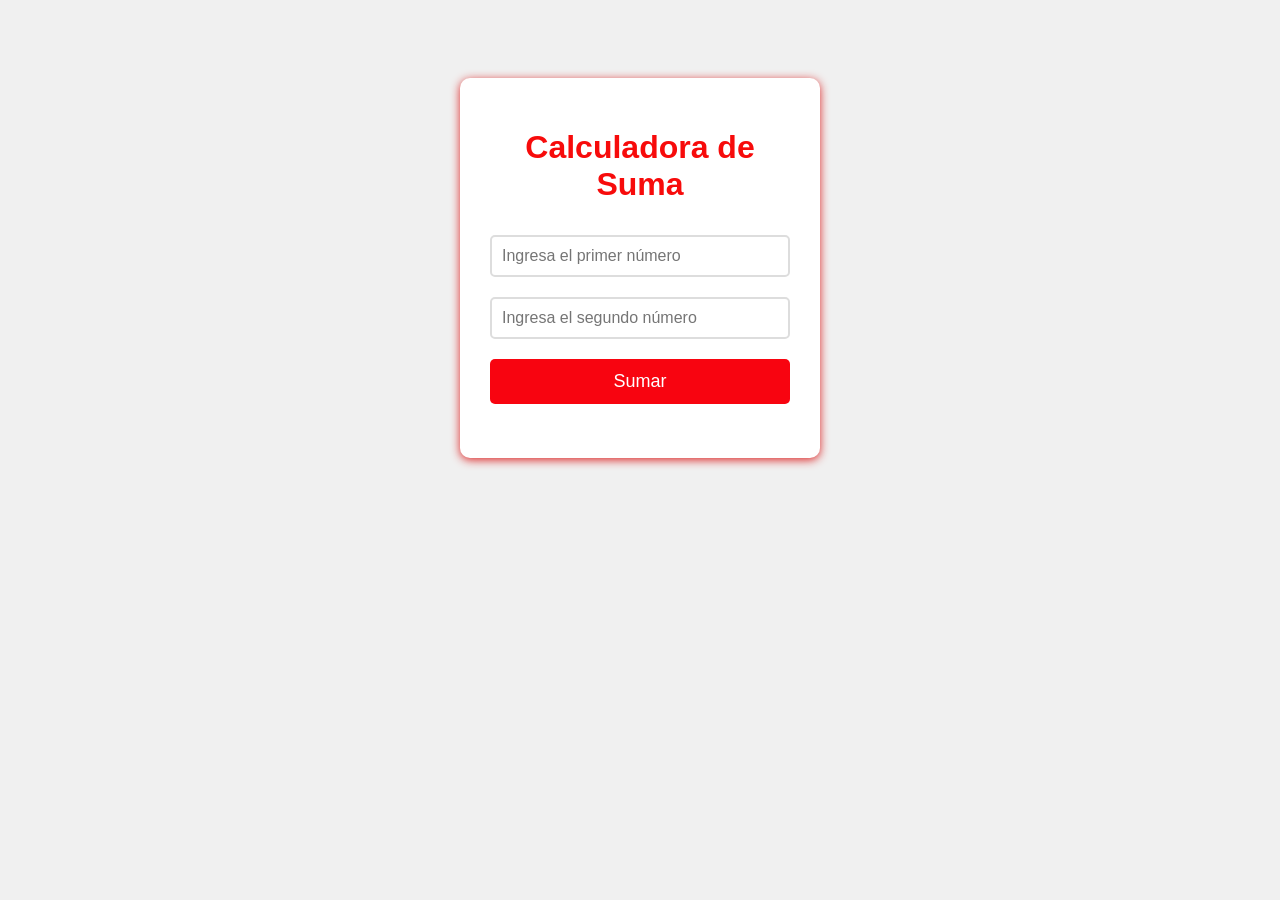
==== index.html @ 5e7f239f "primer commit" ====
<!DOCTYPE html>
<html lang="en">
<head>
    <meta charset="UTF-8">
    <meta name="viewport" content="width=device-width, initial-scale=1.0">
    <title>Calculadora</title>
    <link rel="stylesheet" href="style.css">
</head>
<body>
    <div class="calculadora">
        <h1>Calculadora de Suma</h1>

        <input type="number" id="numero1" placeholder="Ingresa el primer número">

        <input type="number" id="numero2" placeholder="Ingresa el segundo número">

        <button onclick="sumar()">Sumar</button>

        <p id="resultado"></p>
    </div>

    <script>
        function sumar() {
            var num1 = document.getElementById('numero1').value;
            var num2 = document.getElementById('numero2').value;

            var suma = Number(num1) + Number(num2);

            document.getElementById('resultado').innerText = 'Resultado: ' + suma;
        }
    </script>
</body>
---- style.css ----
body {
    font-family: Arial, sans-serif;
    padding: 20px;
    background-color: #f0f0f0;
}

.calculadora {
    background-color: white;
    padding: 30px;
    border-radius: 10px;
    max-width: 300px;
    margin: 50px auto;
    box-shadow: 0 2px 10px rgb(221, 39, 39);
}

h1 {
    color: #f70b0b;
    text-align: center;
}

input {
    width: 100%;
    padding: 10px;
    margin: 10px 0;
    font-size: 16px;
    border: 2px solid #ddd;
    border-radius: 5px;
    box-sizing: border-box;
}

button {
    width: 100%;
    padding: 12px;
    background-color: #f80410;
    color: white;
    border: none;
    border-radius: 5px;
    font-size: 18px;
    cursor: pointer;
    margin-top: 10px;
}

button:hover {
    background-color: #940e77;
}

#resultado {
    text-align: center;
    font-size: 24px;
    color: #333;
    margin-top: 20px;
    font-weight: bold;
}
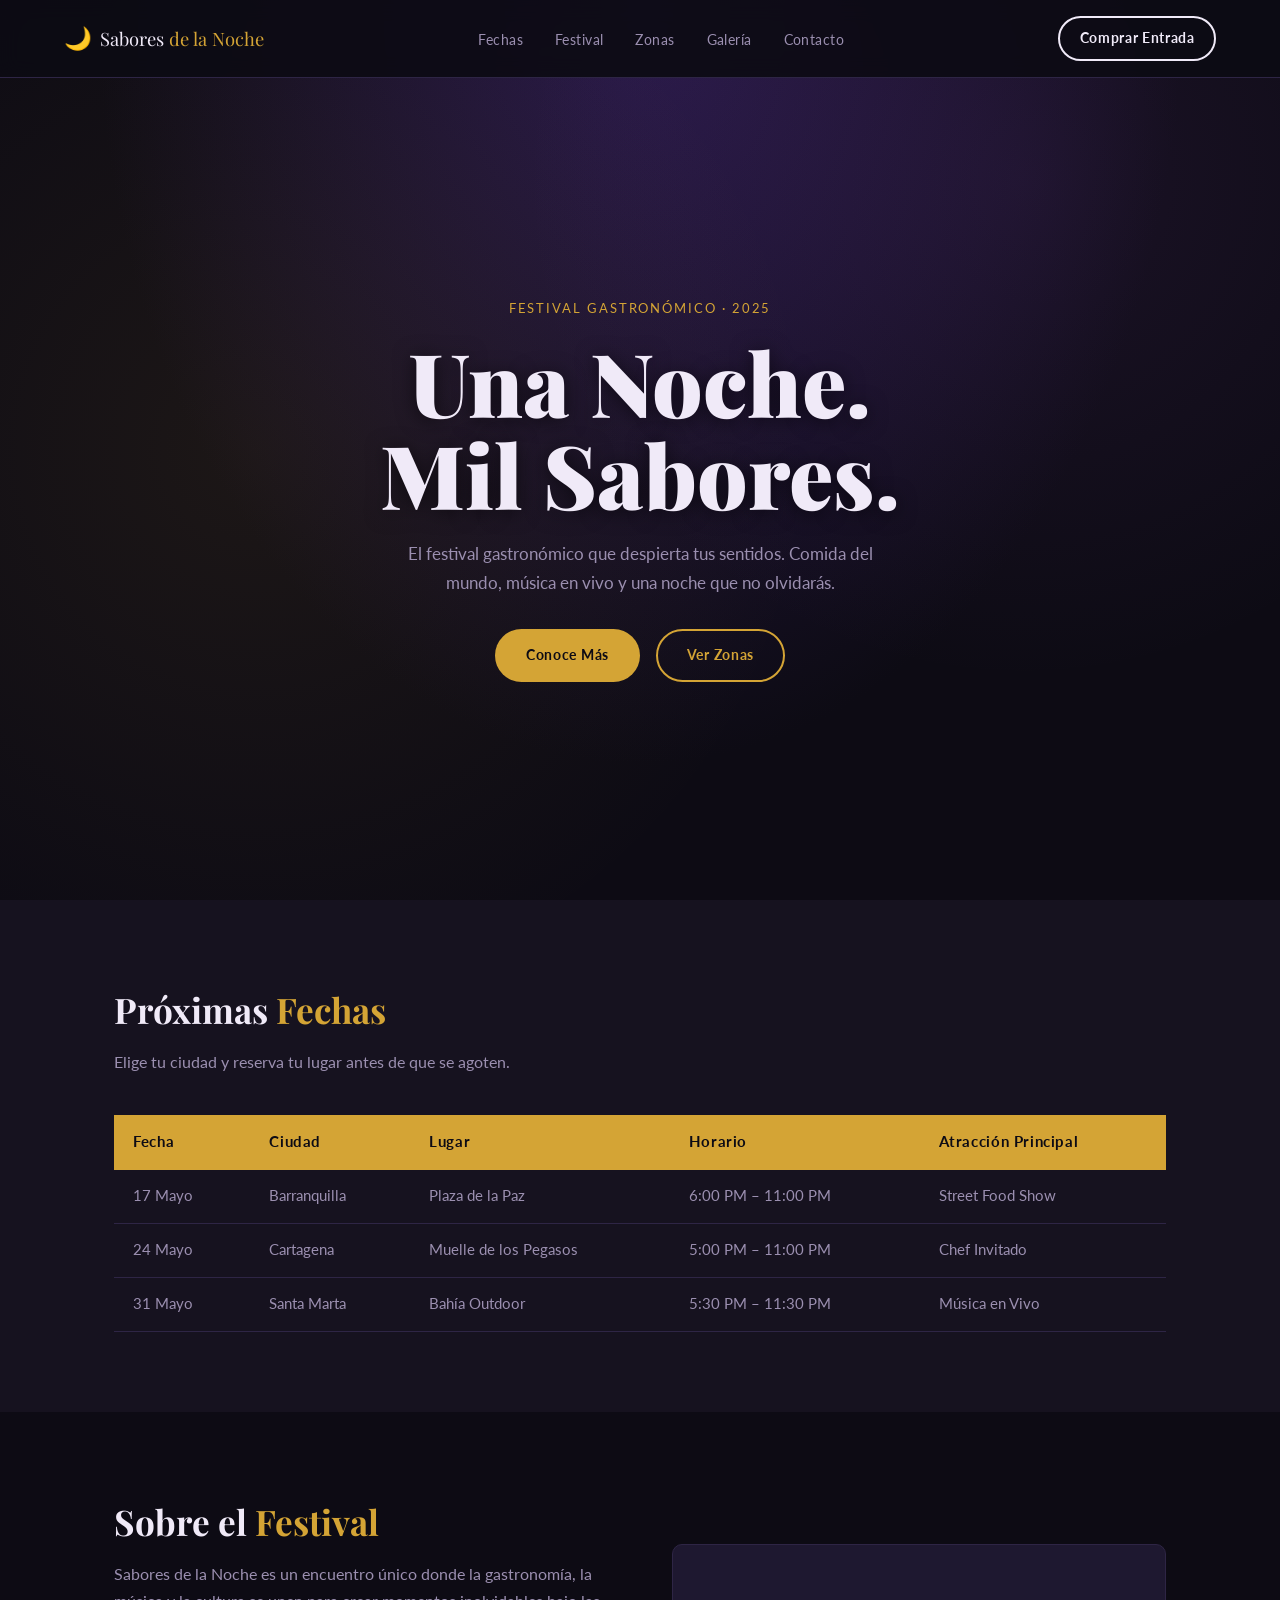
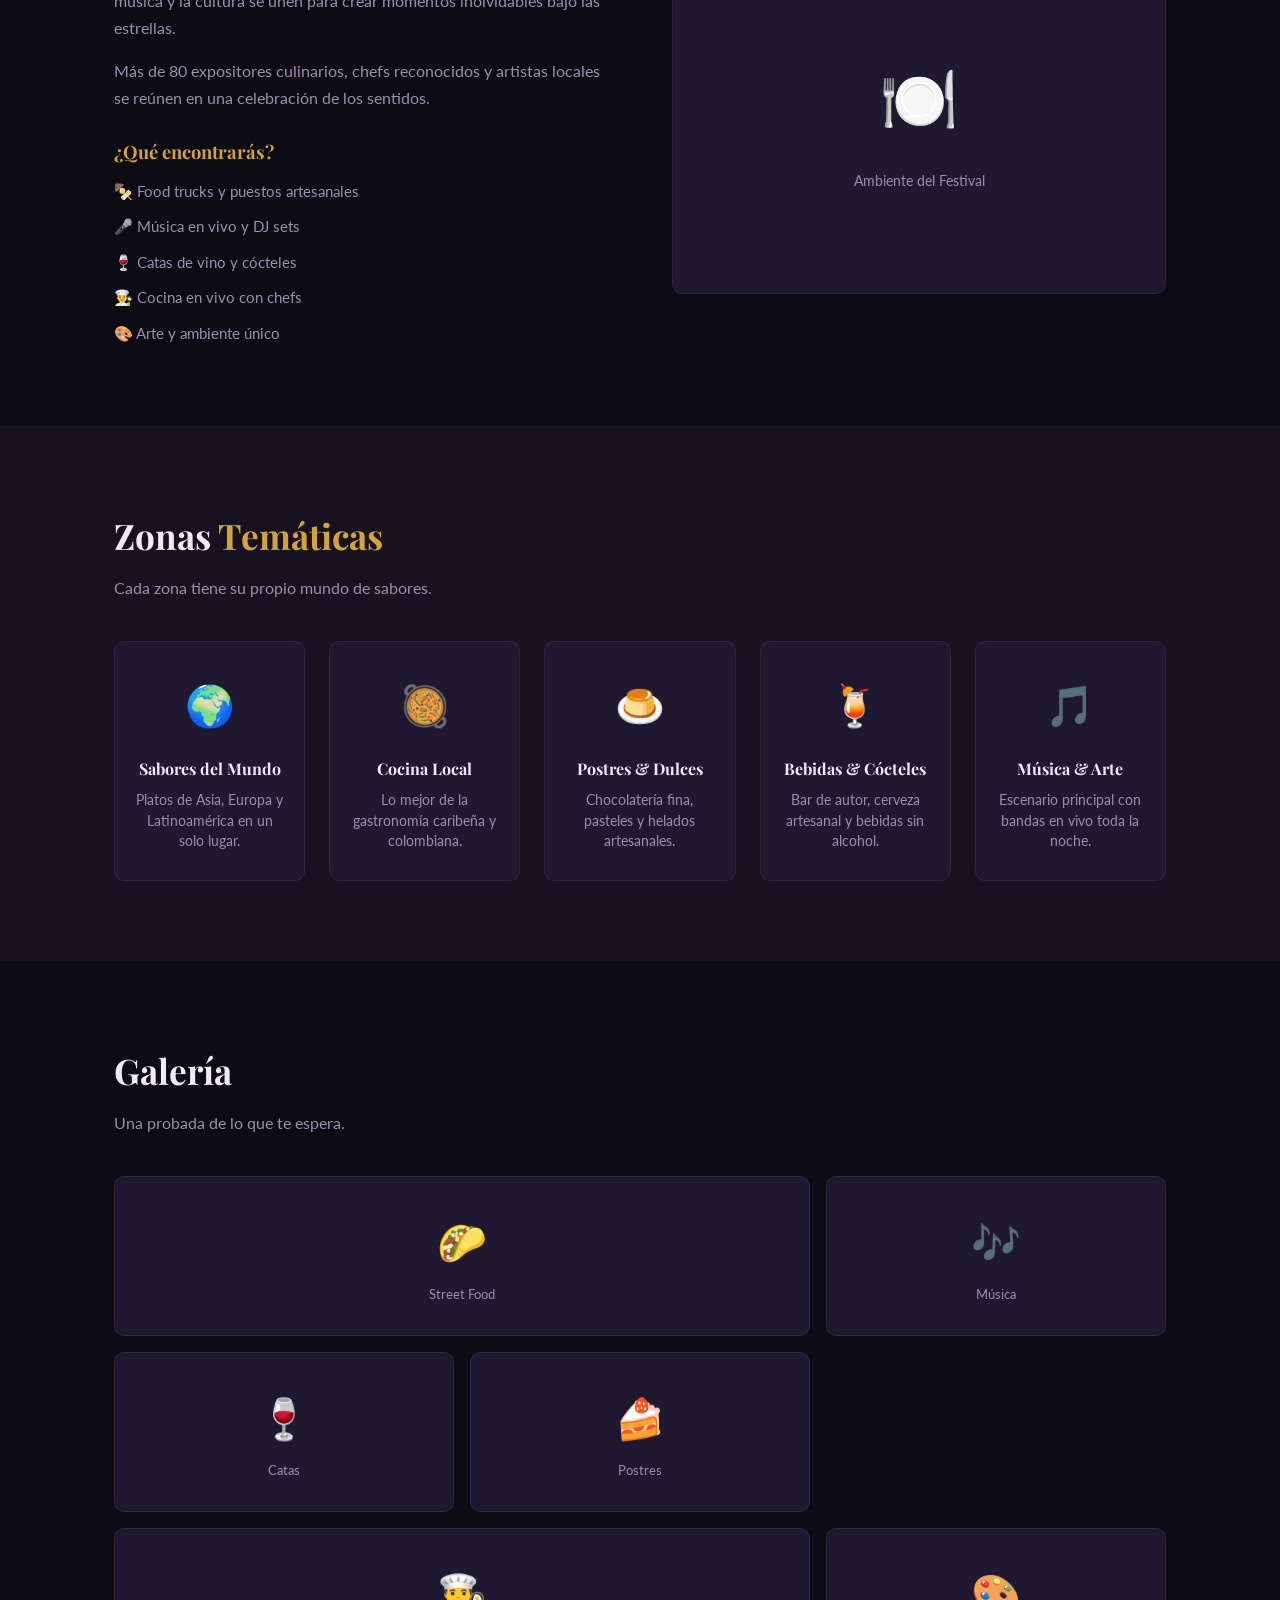
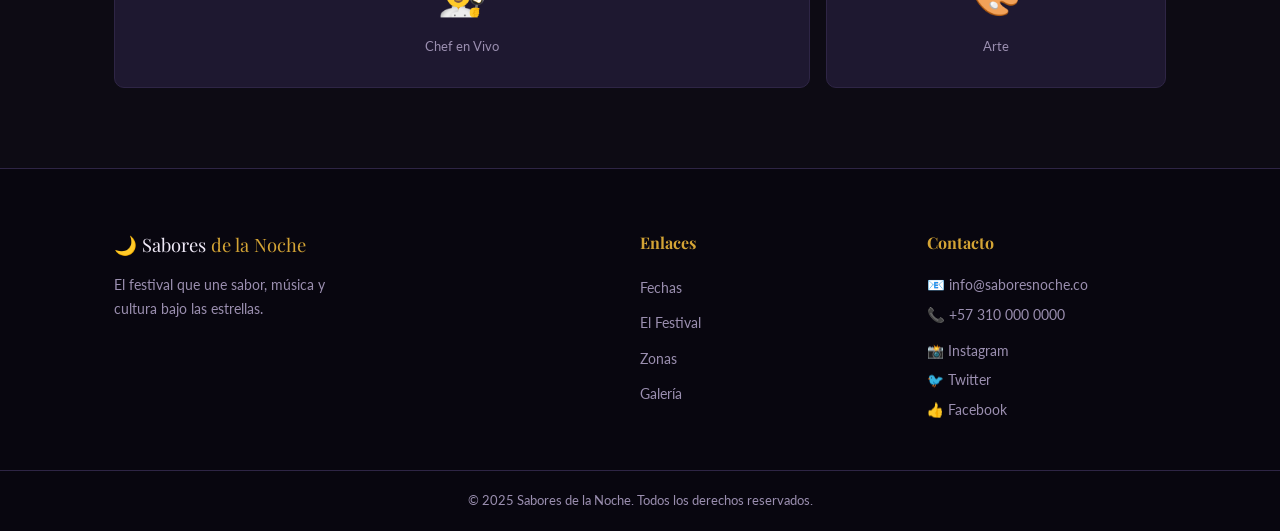
==== commit e5354220: "Ejemplos prueba" ====
--- a/index.html
+++ b/index.html
@@ -1,32 +1,218 @@
 <!DOCTYPE html>
-<html lang="en">
+<html lang="es">
 <head>
-    <meta charset="UTF-8">
-    <meta name="viewport" content="width=device-width, initial-scale=1.0">
-    <title>Calculadora</title>
-    <link rel="stylesheet" href="style.css">
+  <meta charset="UTF-8" />
+  <meta name="viewport" content="width=device-width, initial-scale=1.0" />
+  <title>Sabores de la Noche – Festival Gastronómico</title>
+  <link rel="stylesheet" href="styles.css" />
+  <link href="https://fonts.googleapis.com/css2?family=Playfair+Display:wght@700;900&family=Lato:wght@300;400;700&display=swap" rel="stylesheet" />
 </head>
 <body>
-    <div class="calculadora">
-        <h1>Calculadora de Suma</h1>
-
-        <input type="number" id="numero1" placeholder="Ingresa el primer número">
-
-        <input type="number" id="numero2" placeholder="Ingresa el segundo número">
-
-        <button onclick="sumar()">Sumar</button>
-
-        <p id="resultado"></p>
+
+  <!-- ===== HEADER ===== -->
+  <header class="header">
+    <div class="header__inner">
+      <div class="logo">
+        <span class="logo__icon">🌙</span>
+        <span class="logo__name">Sabores <em>de la Noche</em></span>
+      </div>
+
+      <!-- Menú hamburguesa (mobile) -->
+      <input type="checkbox" id="menu-toggle" class="menu-toggle" />
+      <label for="menu-toggle" class="hamburger">
+        <span></span>
+        <span></span>
+        <span></span>
+      </label>
+
+      <nav class="nav">
+        <ul class="nav__list">
+          <li><a href="#fechas">Fechas</a></li>
+          <li><a href="#sobre">Festival</a></li>
+          <li><a href="#zonas">Zonas</a></li>
+          <li><a href="#galeria">Galería</a></li>
+          <li><a href="#contacto">Contacto</a></li>
+        </ul>
+      </nav>
+
+      <a href="#fechas" class="btn btn--outline header__cta">Comprar Entrada</a>
     </div>
-
-    <script>
-        function sumar() {
-            var num1 = document.getElementById('numero1').value;
-            var num2 = document.getElementById('numero2').value;
-
-            var suma = Number(num1) + Number(num2);
-
-            document.getElementById('resultado').innerText = 'Resultado: ' + suma;
-        }
-    </script>
+  </header>
+
+  <main>
+
+    <!-- ===== HERO ===== -->
+    <section class="hero">
+      <div class="hero__overlay"></div>
+      <div class="hero__content">
+        <p class="hero__tag">Festival Gastronómico · 2025</p>
+        <h1 class="hero__title">Una Noche.<br />Mil Sabores.</h1>
+        <p class="hero__subtitle">El festival gastronómico que despierta tus sentidos. Comida del mundo, música en vivo y una noche que no olvidarás.</p>
+        <div class="hero__actions">
+          <a href="#fechas" class="btn btn--primary">Conoce Más</a>
+          <a href="#zonas" class="btn btn--ghost">Ver Zonas</a>
+        </div>
+      </div>
+    </section>
+
+    <!-- ===== PRÓXIMAS FECHAS (tabla) ===== -->
+    <section class="section fechas" id="fechas">
+      <div class="container">
+        <h2 class="section__title">Próximas <span>Fechas</span></h2>
+        <p class="section__sub">Elige tu ciudad y reserva tu lugar antes de que se agoten.</p>
+
+        <div class="table-wrap">
+          <table class="tabla-fechas">
+            <thead>
+              <tr>
+                <th>Fecha</th>
+                <th>Ciudad</th>
+                <th>Lugar</th>
+                <th>Horario</th>
+                <th>Atracción Principal</th>
+              </tr>
+            </thead>
+            <tbody>
+              <tr>
+                <td>17 Mayo</td>
+                <td>Barranquilla</td>
+                <td>Plaza de la Paz</td>
+                <td>6:00 PM – 11:00 PM</td>
+                <td>Street Food Show</td>
+              </tr>
+              <tr>
+                <td>24 Mayo</td>
+                <td>Cartagena</td>
+                <td>Muelle de los Pegasos</td>
+                <td>5:00 PM – 11:00 PM</td>
+                <td>Chef Invitado</td>
+              </tr>
+              <tr>
+                <td>31 Mayo</td>
+                <td>Santa Marta</td>
+                <td>Bahía Outdoor</td>
+                <td>5:30 PM – 11:30 PM</td>
+                <td>Música en Vivo</td>
+              </tr>
+            </tbody>
+          </table>
+        </div>
+      </div>
+    </section>
+
+    <!-- ===== SOBRE EL FESTIVAL ===== -->
+    <section class="section sobre" id="sobre">
+      <div class="container sobre__grid">
+        <div class="sobre__texto">
+          <h2 class="section__title">Sobre el <span>Festival</span></h2>
+          <p>Sabores de la Noche es un encuentro único donde la gastronomía, la música y la cultura se unen para crear momentos inolvidables bajo las estrellas.</p>
+          <p>Más de 80 expositores culinarios, chefs reconocidos y artistas locales se reúnen en una celebración de los sentidos.</p>
+
+          <!-- Lista semántica obligatoria -->
+          <h3>¿Qué encontrarás?</h3>
+          <ul class="lista-exp">
+            <li>🍢 Food trucks y puestos artesanales</li>
+            <li>🎤 Música en vivo y DJ sets</li>
+            <li>🍷 Catas de vino y cócteles</li>
+            <li>👨‍🍳 Cocina en vivo con chefs</li>
+            <li>🎨 Arte y ambiente único</li>
+          </ul>
+        </div>
+        <div class="sobre__img">
+          <div class="img-placeholder">
+            <span>🍽️</span>
+            <p>Ambiente del Festival</p>
+          </div>
+        </div>
+      </div>
+    </section>
+
+    <!-- ===== ZONAS TEMÁTICAS (Grid + Flexbox en cards) ===== -->
+    <section class="section zonas" id="zonas">
+      <div class="container">
+        <h2 class="section__title">Zonas <span>Temáticas</span></h2>
+        <p class="section__sub">Cada zona tiene su propio mundo de sabores.</p>
+
+        <div class="zonas__grid">
+          <article class="zona-card">
+            <div class="zona-card__icon">🌍</div>
+            <h3>Sabores del Mundo</h3>
+            <p>Platos de Asia, Europa y Latinoamérica en un solo lugar.</p>
+          </article>
+          <article class="zona-card">
+            <div class="zona-card__icon">🥘</div>
+            <h3>Cocina Local</h3>
+            <p>Lo mejor de la gastronomía caribeña y colombiana.</p>
+          </article>
+          <article class="zona-card">
+            <div class="zona-card__icon">🍮</div>
+            <h3>Postres & Dulces</h3>
+            <p>Chocolatería fina, pasteles y helados artesanales.</p>
+          </article>
+          <article class="zona-card">
+            <div class="zona-card__icon">🍹</div>
+            <h3>Bebidas & Cócteles</h3>
+            <p>Bar de autor, cerveza artesanal y bebidas sin alcohol.</p>
+          </article>
+          <article class="zona-card">
+            <div class="zona-card__icon">🎵</div>
+            <h3>Música & Arte</h3>
+            <p>Escenario principal con bandas en vivo toda la noche.</p>
+          </article>
+        </div>
+      </div>
+    </section>
+
+    <!-- ===== GALERÍA ===== -->
+    <section class="section galeria" id="galeria">
+      <div class="container">
+        <h2 class="section__title">Galería</h2>
+        <p class="section__sub">Una probada de lo que te espera.</p>
+
+        <div class="galeria__grid">
+          <div class="gal-item gal-item--grande"><span>🌮</span><p>Street Food</p></div>
+          <div class="gal-item"><span>🎶</span><p>Música</p></div>
+          <div class="gal-item"><span>🍷</span><p>Catas</p></div>
+          <div class="gal-item"><span>🍰</span><p>Postres</p></div>
+          <div class="gal-item gal-item--grande"><span>👨‍🍳</span><p>Chef en Vivo</p></div>
+          <div class="gal-item"><span>🎨</span><p>Arte</p></div>
+        </div>
+      </div>
+    </section>
+
+  </main>
+
+  <!-- ===== FOOTER ===== -->
+  <footer class="footer" id="contacto">
+    <div class="container footer__grid">
+      <div class="footer__brand">
+        <span class="logo__name">🌙 Sabores <em>de la Noche</em></span>
+        <p>El festival que une sabor, música y cultura bajo las estrellas.</p>
+      </div>
+      <div class="footer__links">
+        <h4>Enlaces</h4>
+        <ul>
+          <li><a href="#fechas">Fechas</a></li>
+          <li><a href="#sobre">El Festival</a></li>
+          <li><a href="#zonas">Zonas</a></li>
+          <li><a href="#galeria">Galería</a></li>
+        </ul>
+      </div>
+      <div class="footer__contacto">
+        <h4>Contacto</h4>
+        <p>📧 info@saboresnoche.co</p>
+        <p>📞 +57 310 000 0000</p>
+        <div class="redes">
+          <a href="#">📸 Instagram</a>
+          <a href="#">🐦 Twitter</a>
+          <a href="#">👍 Facebook</a>
+        </div>
+      </div>
+    </div>
+    <div class="footer__bottom">
+      <p>© 2025 Sabores de la Noche. Todos los derechos reservados.</p>
+    </div>
+  </footer>
+
 </body>
+</html>
--- a/styles.css
+++ b/styles.css
@@ -0,0 +1,675 @@
+/* =========================================
+   VARIABLES GLOBALES
+   ========================================= */
+:root {
+  --color-bg: #0d0b14;
+  --color-surface: #16121f;
+  --color-card: #1e1830;
+  --color-gold: #d4a435;
+  --color-gold-light: #f0c060;
+  --color-text: #f0eaf8;
+  --color-muted: #9b8fb0;
+  --color-border: #2e2545;
+  --font-display: 'Playfair Display', serif;
+  --font-body: 'Lato', sans-serif;
+  --radius: 10px;
+  --transition: 0.3s ease;
+  --shadow: 0 4px 20px rgba(0, 0, 0, 0.5);
+}
+
+/* =========================================
+   RESET Y BASE
+   ========================================= */
+*, *::before, *::after {
+  box-sizing: border-box;
+  margin: 0;
+  padding: 0;
+}
+
+html {
+  scroll-behavior: smooth;
+}
+
+body {
+  background-color: var(--color-bg);
+  color: var(--color-text);
+  font-family: var(--font-body);
+  font-size: 16px;
+  line-height: 1.7;
+}
+
+a {
+  color: inherit;
+  text-decoration: none;
+}
+
+ul {
+  list-style: none;
+}
+
+img {
+  max-width: 100%;
+  display: block;
+}
+
+/* =========================================
+   UTILIDADES
+   ========================================= */
+.container {
+  max-width: 1100px;
+  margin: 0 auto;
+  padding: 0 1.5rem;
+}
+
+.section {
+  padding: 80px 0;
+}
+
+.section__title {
+  font-family: var(--font-display);
+  font-size: 2.2rem;
+  margin-bottom: 0.5rem;
+  color: var(--color-text);
+}
+
+.section__title span {
+  color: var(--color-gold);
+}
+
+.section__sub {
+  color: var(--color-muted);
+  margin-bottom: 2.5rem;
+}
+
+/* =========================================
+   BOTONES
+   ========================================= */
+.btn {
+  display: inline-block;
+  padding: 0.75rem 1.8rem;
+  border-radius: 50px;
+  font-weight: 700;
+  font-size: 0.9rem;
+  letter-spacing: 0.05em;
+  transition: var(--transition);
+  cursor: pointer;
+  border: 2px solid transparent;
+}
+
+.btn--primary {
+  background-color: var(--color-gold);
+  color: #0d0b14;
+}
+
+.btn--primary:hover {
+  background-color: var(--color-gold-light);
+  transform: translateY(-2px);
+  box-shadow: 0 6px 20px rgba(212, 164, 53, 0.35);
+}
+
+.btn--ghost {
+  border-color: var(--color-gold);
+  color: var(--color-gold);
+}
+
+.btn--ghost:hover {
+  background-color: var(--color-gold);
+  color: #0d0b14;
+}
+
+.btn--outline {
+  border-color: var(--color-text);
+  color: var(--color-text);
+  font-size: 0.85rem;
+  padding: 0.55rem 1.2rem;
+}
+
+.btn--outline:hover {
+  background-color: var(--color-gold);
+  border-color: var(--color-gold);
+  color: #0d0b14;
+}
+
+/* =========================================
+   HEADER
+   ========================================= */
+.header {
+  position: fixed;
+  top: 0;
+  left: 0;
+  width: 100%;
+  z-index: 100;
+  background-color: rgba(13, 11, 20, 0.92);
+  backdrop-filter: blur(10px);
+  border-bottom: 1px solid var(--color-border);
+}
+
+.header__inner {
+  display: flex;
+  align-items: center;
+  justify-content: space-between;
+  padding: 1rem 1.5rem;
+  max-width: 1200px;
+  margin: 0 auto;
+}
+
+/* Logo */
+.logo {
+  display: flex;
+  align-items: center;
+  gap: 0.5rem;
+}
+
+.logo__icon {
+  font-size: 1.4rem;
+}
+
+.logo__name {
+  font-family: var(--font-display);
+  font-size: 1.15rem;
+  color: var(--color-text);
+}
+
+.logo__name em {
+  color: var(--color-gold);
+  font-style: normal;
+}
+
+/* Nav */
+.nav__list {
+  display: flex;
+  gap: 2rem;
+}
+
+.nav__list a {
+  font-size: 0.9rem;
+  color: var(--color-muted);
+  transition: var(--transition);
+  letter-spacing: 0.03em;
+}
+
+.nav__list a:hover {
+  color: var(--color-gold);
+}
+
+/* Hamburger menu (mobile) */
+.menu-toggle {
+  display: none;
+}
+
+.hamburger {
+  display: none;
+  flex-direction: column;
+  gap: 5px;
+  cursor: pointer;
+  z-index: 200;
+}
+
+.hamburger span {
+  display: block;
+  width: 25px;
+  height: 2px;
+  background-color: var(--color-text);
+  transition: var(--transition);
+}
+
+/* =========================================
+   HERO
+   ========================================= */
+.hero {
+  position: relative;
+  min-height: 100vh;
+  display: flex;
+  align-items: center;
+  justify-content: center;
+  text-align: center;
+  background: radial-gradient(ellipse at center top, #2a1a4a 0%, #0d0b14 60%);
+  overflow: hidden;
+}
+
+/* Overlay decorativo */
+.hero__overlay {
+  position: absolute;
+  inset: 0;
+  background-image:
+    radial-gradient(circle at 20% 50%, rgba(212, 164, 53, 0.08) 0%, transparent 50%),
+    radial-gradient(circle at 80% 20%, rgba(150, 80, 200, 0.1) 0%, transparent 40%);
+  z-index: 0;
+}
+
+.hero__content {
+  position: relative;
+  z-index: 1;
+  max-width: 700px;
+  padding: 0 1.5rem;
+  padding-top: 80px;
+}
+
+.hero__tag {
+  font-size: 0.8rem;
+  letter-spacing: 0.15em;
+  text-transform: uppercase;
+  color: var(--color-gold);
+  margin-bottom: 1rem;
+}
+
+.hero__title {
+  font-family: var(--font-display);
+  font-size: clamp(2.8rem, 8vw, 5.5rem);
+  font-weight: 900;
+  line-height: 1.05;
+  color: var(--color-text);
+  text-shadow: 0 2px 20px rgba(0, 0, 0, 0.6);
+  margin-bottom: 1.2rem;
+}
+
+.hero__subtitle {
+  font-size: 1.05rem;
+  color: var(--color-muted);
+  max-width: 500px;
+  margin: 0 auto 2rem;
+}
+
+.hero__actions {
+  display: flex;
+  gap: 1rem;
+  justify-content: center;
+  flex-wrap: wrap;
+}
+
+/* =========================================
+   FECHAS – TABLA
+   ========================================= */
+.fechas {
+  background-color: var(--color-surface);
+}
+
+.table-wrap {
+  overflow-x: auto;
+}
+
+.tabla-fechas {
+  width: 100%;
+  border-collapse: collapse;
+  font-size: 0.95rem;
+  min-width: 550px;
+}
+
+.tabla-fechas thead {
+  background-color: var(--color-gold);
+  color: #0d0b14;
+}
+
+.tabla-fechas th {
+  padding: 0.9rem 1.2rem;
+  text-align: left;
+  font-weight: 700;
+  letter-spacing: 0.04em;
+}
+
+.tabla-fechas td {
+  padding: 0.85rem 1.2rem;
+  border-bottom: 1px solid var(--color-border);
+  color: var(--color-muted);
+  transition: var(--transition);
+}
+
+.tabla-fechas tbody tr:hover td {
+  color: var(--color-text);
+  background-color: rgba(212, 164, 53, 0.06);
+}
+
+/* =========================================
+   SOBRE EL FESTIVAL
+   ========================================= */
+.sobre__grid {
+  display: grid;
+  grid-template-columns: 1fr 1fr;
+  gap: 4rem;
+  align-items: center;
+}
+
+.sobre__texto p {
+  color: var(--color-muted);
+  margin-bottom: 1rem;
+}
+
+.sobre__texto h3 {
+  font-family: var(--font-display);
+  color: var(--color-gold);
+  margin: 1.5rem 0 0.75rem;
+  font-size: 1.15rem;
+}
+
+/* Lista semántica estilizada */
+.lista-exp {
+  display: flex;
+  flex-direction: column;
+  gap: 0.6rem;
+}
+
+.lista-exp li {
+  display: flex;
+  align-items: center;
+  gap: 0.5rem;
+  color: var(--color-muted);
+  font-size: 0.95rem;
+  transition: var(--transition);
+}
+
+.lista-exp li:hover {
+  color: var(--color-text);
+  padding-left: 4px;
+}
+
+/* Placeholder imagen */
+.img-placeholder {
+  background-color: var(--color-card);
+  border: 1px solid var(--color-border);
+  border-radius: var(--radius);
+  height: 350px;
+  display: flex;
+  flex-direction: column;
+  align-items: center;
+  justify-content: center;
+  gap: 1rem;
+  font-size: 4rem;
+  color: var(--color-muted);
+}
+
+.img-placeholder p {
+  font-size: 0.9rem;
+  color: var(--color-muted);
+}
+
+/* =========================================
+   ZONAS TEMÁTICAS – GRID
+   ========================================= */
+.zonas {
+  background-color: var(--color-surface);
+}
+
+.zonas__grid {
+  display: grid;
+  grid-template-columns: repeat(auto-fit, minmax(180px, 1fr));
+  gap: 1.5rem;
+}
+
+.zona-card {
+  background-color: var(--color-card);
+  border: 1px solid var(--color-border);
+  border-radius: var(--radius);
+  padding: 1.8rem 1.2rem;
+  text-align: center;
+  transition: var(--transition);
+  cursor: default;
+}
+
+.zona-card:hover {
+  border-color: var(--color-gold);
+  transform: translateY(-5px);
+  box-shadow: 0 8px 30px rgba(212, 164, 53, 0.15);
+}
+
+.zona-card__icon {
+  font-size: 2.5rem;
+  margin-bottom: 1rem;
+}
+
+.zona-card h3 {
+  font-family: var(--font-display);
+  font-size: 1rem;
+  color: var(--color-text);
+  margin-bottom: 0.5rem;
+}
+
+.zona-card p {
+  font-size: 0.85rem;
+  color: var(--color-muted);
+  line-height: 1.5;
+}
+
+/* =========================================
+   GALERÍA – GRID
+   ========================================= */
+.galeria__grid {
+  display: grid;
+  grid-template-columns: repeat(3, 1fr);
+  grid-template-rows: auto auto;
+  gap: 1rem;
+}
+
+.gal-item {
+  background-color: var(--color-card);
+  border: 1px solid var(--color-border);
+  border-radius: var(--radius);
+  height: 160px;
+  display: flex;
+  flex-direction: column;
+  align-items: center;
+  justify-content: center;
+  gap: 0.5rem;
+  font-size: 2.5rem;
+  color: var(--color-muted);
+  transition: var(--transition);
+  overflow: hidden;
+}
+
+.gal-item:hover {
+  border-color: var(--color-gold);
+  transform: scale(1.02);
+}
+
+.gal-item p {
+  font-size: 0.8rem;
+  color: var(--color-muted);
+}
+
+/* Item grande ocupa 2 columnas */
+.gal-item--grande {
+  grid-column: span 2;
+}
+
+/* =========================================
+   FOOTER
+   ========================================= */
+.footer {
+  background-color: #08060f;
+  border-top: 1px solid var(--color-border);
+  padding: 60px 0 0;
+}
+
+.footer__grid {
+  display: grid;
+  grid-template-columns: 2fr 1fr 1fr;
+  gap: 3rem;
+  padding-bottom: 3rem;
+}
+
+.footer__brand p {
+  color: var(--color-muted);
+  font-size: 0.9rem;
+  margin-top: 0.75rem;
+  max-width: 250px;
+}
+
+.footer__links h4,
+.footer__contacto h4 {
+  font-family: var(--font-display);
+  color: var(--color-gold);
+  margin-bottom: 1rem;
+  font-size: 1rem;
+}
+
+.footer__links ul {
+  display: flex;
+  flex-direction: column;
+  gap: 0.5rem;
+}
+
+.footer__links a {
+  color: var(--color-muted);
+  font-size: 0.9rem;
+  transition: var(--transition);
+}
+
+.footer__links a:hover {
+  color: var(--color-gold);
+}
+
+.footer__contacto p {
+  color: var(--color-muted);
+  font-size: 0.9rem;
+  margin-bottom: 0.4rem;
+}
+
+.redes {
+  display: flex;
+  flex-direction: column;
+  gap: 0.4rem;
+  margin-top: 0.75rem;
+}
+
+.redes a {
+  color: var(--color-muted);
+  font-size: 0.85rem;
+  transition: var(--transition);
+}
+
+.redes a:hover {
+  color: var(--color-gold);
+}
+
+.footer__bottom {
+  border-top: 1px solid var(--color-border);
+  padding: 1.2rem 1.5rem;
+  text-align: center;
+  color: var(--color-muted);
+  font-size: 0.8rem;
+}
+
+/* =========================================
+   RESPONSIVE – MEDIA QUERIES
+   ========================================= */
+
+/* Tablet (768px) */
+@media (max-width: 768px) {
+
+  /* Header: nav oculto, hamburger visible */
+  .hamburger {
+    display: flex;
+  }
+
+  .header__cta {
+    display: none;
+  }
+
+  .nav {
+    display: none;
+    position: fixed;
+    top: 0;
+    right: 0;
+    width: 70%;
+    height: 100vh;
+    background-color: var(--color-surface);
+    padding: 5rem 2rem 2rem;
+    z-index: 150;
+    border-left: 1px solid var(--color-border);
+  }
+
+  .menu-toggle:checked ~ .nav {
+    display: block;
+  }
+
+  .nav__list {
+    flex-direction: column;
+    gap: 1.5rem;
+  }
+
+  .nav__list a {
+    font-size: 1.1rem;
+  }
+
+  /* Hero */
+  .hero__title {
+    font-size: 2.6rem;
+  }
+
+  /* Sobre: una columna */
+  .sobre__grid {
+    grid-template-columns: 1fr;
+    gap: 2rem;
+  }
+
+  .img-placeholder {
+    height: 220px;
+  }
+
+  /* Zonas */
+  .zonas__grid {
+    grid-template-columns: repeat(2, 1fr);
+  }
+
+  /* Galería */
+  .galeria__grid {
+    grid-template-columns: repeat(2, 1fr);
+  }
+
+  .gal-item--grande {
+    grid-column: span 1;
+  }
+
+  /* Footer */
+  .footer__grid {
+    grid-template-columns: 1fr 1fr;
+  }
+
+  .footer__brand {
+    grid-column: span 2;
+  }
+}
+
+/* Mobile (480px) */
+@media (max-width: 480px) {
+
+  .section {
+    padding: 55px 0;
+  }
+
+  .section__title {
+    font-size: 1.7rem;
+  }
+
+  /* Hero */
+  .hero__title {
+    font-size: 2.1rem;
+  }
+
+  .hero__subtitle {
+    font-size: 0.95rem;
+  }
+
+  /* Zonas: una columna */
+  .zonas__grid {
+    grid-template-columns: 1fr;
+  }
+
+  /* Galería: una columna */
+  .galeria__grid {
+    grid-template-columns: 1fr;
+  }
+
+  .gal-item--grande {
+    grid-column: span 1;
+  }
+
+  /* Footer: una columna */
+  .footer__grid {
+    grid-template-columns: 1fr;
+    gap: 2rem;
+  }
+
+  .footer__brand {
+    grid-column: span 1;
+  }
+}
